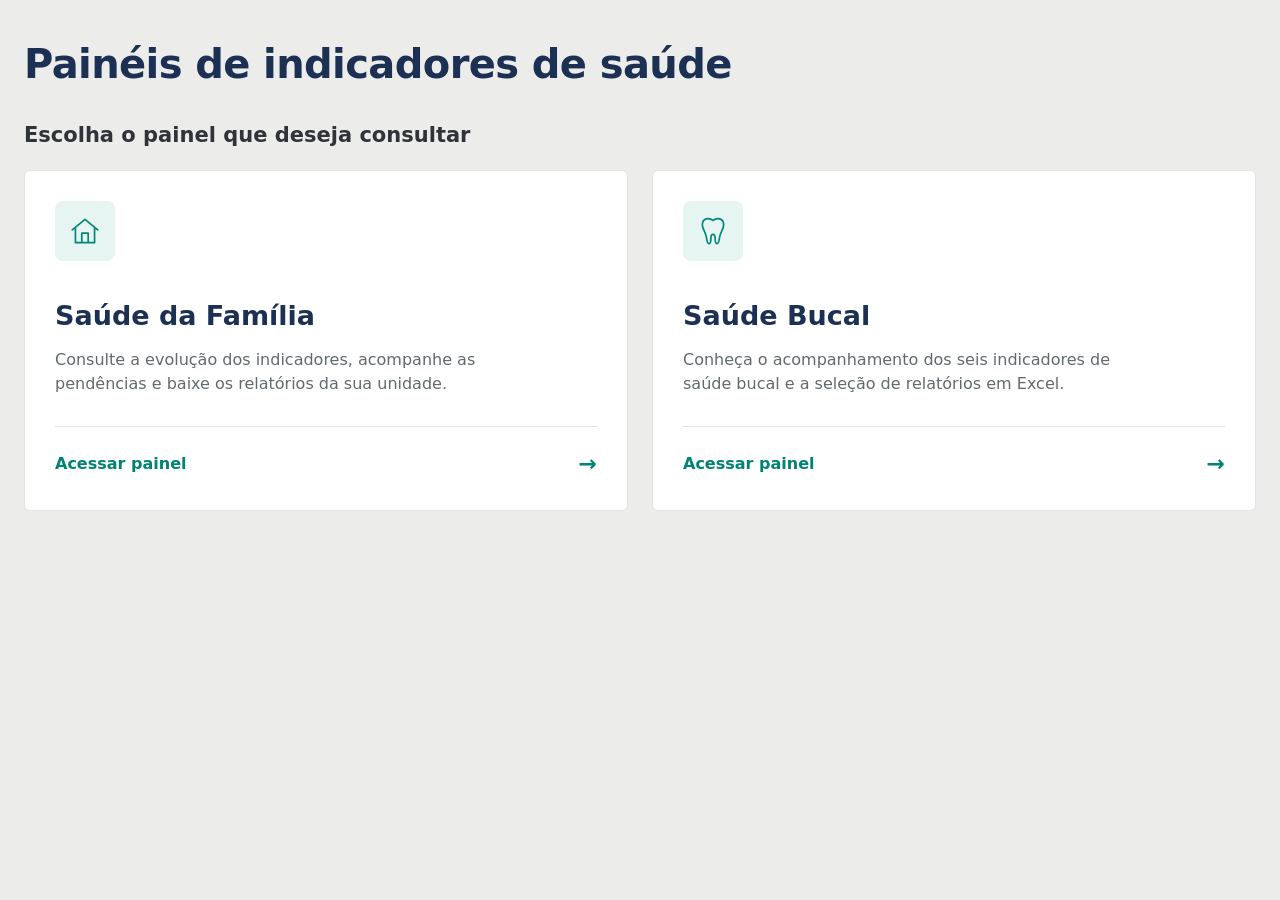
==== index.html @ 7297da4d "Add files via upload" ====
<!doctype html><html lang="pt-BR"><head><meta charset="utf-8"><meta name="viewport" content="width=device-width, initial-scale=1"><meta name="robots" content="noindex, nofollow"><title>Painéis de saúde | SEMUS Blumenau</title><link rel="icon" href="assets/brasao.png"><link rel="stylesheet" href="portal.css"><link rel="stylesheet" href="pronto.css"></head><body><a class="pular" href="#conteudo">Ir para o conteúdo</a><main id="conteudo" class="conteudo inicio"><div class="apresentacao"><h1>Painéis de indicadores de saúde</h1></div><section aria-labelledby="acessos"><h2 id="acessos">Escolha o painel que deseja consultar</h2><div class="grade-acessos"><a class="card acesso" href="saude-familia.html"><span class="icone"><svg viewBox="0 0 32 32" aria-hidden="true"><path d="m4 15 12-10 12 10M7 13v14h18V13M13 27v-9h6v9"/></svg></span><h3>Saúde da Família</h3><p>Consulte a evolução dos indicadores, acompanhe as pendências e baixe os relatórios da sua unidade.</p><span class="abrir">Acessar painel <span aria-hidden="true">→</span></span></a><a class="card acesso" href="saude-bucal.html"><span class="icone"><svg viewBox="0 0 32 32" aria-hidden="true"><path d="M16 6c-4-3-10-2-10 4 0 5 3 6 4 13 1 7 4 6 4 0 0-5 4-5 4 0 0 6 3 7 4 0 1-7 4-8 4-13 0-6-6-7-10-4Z"/></svg></span><h3>Saúde Bucal</h3><p>Conheça o acompanhamento dos seis indicadores de saúde bucal e a seleção de relatórios em Excel.</p><span class="abrir">Acessar painel <span aria-hidden="true">→</span></span></a></div></section></main></body></html>
---- portal.css ----
:root{--azul:#1c3054;--turquesa:#00a58f;--fundo:#ececeb;--texto:#303438;--muted:#62696d;--borda:#e2e5e5;--raio:6px}*{box-sizing:border-box}body{margin:0;background:var(--fundo);color:var(--texto);font-family:"Segoe UI",system-ui,-apple-system,sans-serif;line-height:1.5;min-height:100dvh;display:flex;flex-direction:column}a{color:var(--azul)}button,select{font:inherit}a:focus-visible,button:focus-visible,select:focus-visible{outline:3px solid var(--turquesa);outline-offset:4px}.pular{position:absolute;left:12px;top:-100px;background:white;padding:12px;z-index:10}.pular:focus{top:12px}.cabecalho{background:white;border-bottom:1px solid var(--borda);padding:24px max(24px,calc((100vw - 1180px)/2))}.marca{display:flex;gap:18px;align-items:center}.marca img{object-fit:contain}.nome-projeto{color:var(--azul);font-weight:600;font-size:22px;letter-spacing:.2px;margin:0}.assinatura{color:var(--muted);margin:3px 0 0;font-size:14px}.conteudo{width:min(1180px,calc(100% - 48px));margin:0 auto;padding:30px 0 56px;flex:1}.inicio{padding-top:58px}.apresentacao{max-width:780px;margin-bottom:42px}.sobretitulo{color:#38766e;font-size:12px;letter-spacing:1.5px;font-weight:700;margin:0 0 12px}h1{font-size:clamp(28px,3.5vw,40px);line-height:1.2;color:var(--azul);font-weight:600;letter-spacing:-.6px;margin:0 0 16px}h2{font-size:21px;font-weight:600;margin:0 0 18px}h3{color:var(--azul);font-weight:600}.descricao{font-size:18px;line-height:1.7;color:var(--muted);max-width:760px;margin:0}.grade-acessos{display:grid;grid-template-columns:1fr 1fr;gap:24px}.card{background:white;border:1px solid var(--borda);border-radius:var(--raio)}.acesso{position:relative;padding:30px;text-decoration:none;display:flex;flex-direction:column;align-items:flex-start;transition:box-shadow .15s,border-color .15s}.acesso:hover{border-color:var(--turquesa);box-shadow:0 5px 18px #1c30540d}.icone{display:grid;place-items:center;background:#e6f5f1;color:#008777;border-radius:8px;width:60px;height:60px;margin-bottom:26px}.icone svg{width:34px;height:34px;fill:none;stroke:currentColor;stroke-width:1.6;stroke-linecap:round;stroke-linejoin:round}.etiqueta{font-size:11px;color:var(--muted);letter-spacing:1px;font-weight:600}.acesso h3{font-size:27px;margin:9px 0 12px}.acesso p{color:var(--muted);margin:0 0 30px;max-width:440px}.abrir{display:flex;align-items:center;justify-content:space-between;width:100%;color:#008373;font-weight:600;margin-top:auto;border-top:1px solid var(--borda);padding-top:20px}.abrir span{font-size:22px}.nota{margin-top:28px;color:var(--muted);font-size:14px}.rodape{background:white;border-top:1px solid var(--borda);padding:20px 24px;text-align:center;color:var(--muted);font-size:12px}.rodape span{padding:0 8px}.voltar{display:flex;gap:18px;font-size:14px;margin-bottom:32px}.voltar a{text-decoration:none}.voltar span{color:var(--muted)}.titulo-pagina{margin-bottom:24px}.aviso{border:1px solid #efd3a5;background:#fff5e6;border-left:4px solid #da8a1b;padding:16px 20px;border-radius:var(--raio);margin-bottom:32px;color:#78521b}.aviso p{margin:4px 0 0;font-size:14px}.apoio{color:var(--muted);font-size:14px;margin:-8px 0 22px}.grade-indicadores{display:grid;grid-template-columns:repeat(3,1fr);gap:16px}.indicador-card{text-align:left;padding:22px;cursor:pointer;display:flex;flex-direction:column;align-items:flex-start}.indicador-card:hover,.indicador-card[aria-pressed="true"]{border-color:var(--turquesa);box-shadow:inset 0 3px var(--turquesa)}.codigo{color:#008373;background:#e6f5f1;padding:3px 10px;border-radius:4px;font-weight:700;font-size:14px}.indicador-card h3{font-size:19px;line-height:1.4;margin:14px 0;flex:1}.acao{font-size:12px;color:var(--muted)}.escolher{margin-top:16px;font-size:13px;color:#008373}.downloads{margin-top:32px;padding:26px}.barra{display:flex;flex-wrap:wrap;align-items:flex-end;gap:14px}.campo-filtro{flex:1 1 260px;display:flex;flex-direction:column;gap:7px;font-size:13px;font-weight:600;color:var(--azul);min-width:0}.campo-filtro select{width:100%;min-width:0;height:44px;padding:0 10px;border:1px solid #bcc8cc;border-radius:4px;background:white;font-size:14px;color:var(--texto)}.acao-fixa{display:flex;flex-direction:column;gap:7px;font-size:13px;color:var(--muted)}.acao-fixa span{height:44px;display:flex;align-items:center;padding:0 14px;background:#f0f5f4;border-radius:4px}.botao{min-height:44px;padding:10px 18px;background:#008b7a;border:1px solid #008b7a;border-radius:4px;color:white;font-size:14px;font-weight:600;cursor:pointer}.botao:disabled{opacity:.5;cursor:default}#download-status{color:var(--muted);font-size:13px;margin:16px 0 0}.secao-painel{margin-top:36px}.quadro-painel{overflow:hidden;height:740px}.quadro-painel iframe{width:100%;height:100%;border:0}select[hidden]{display:none}@media(max-width:760px){.cabecalho{padding:18px 20px}.nome-projeto{font-size:17px}.assinatura{font-size:12px}.marca{gap:12px}.marca img{width:48px;height:48px}.conteudo{width:calc(100% - 32px);padding-top:26px}.grade-acessos{grid-template-columns:1fr}.grade-indicadores{grid-template-columns:repeat(2,1fr)}.acesso{padding:24px}.descricao{font-size:16px}.downloads{padding:20px}.quadro-painel{height:600px}}@media(max-width:420px){.grade-indicadores{grid-template-columns:1fr}.rodape span{display:block;font-size:0;height:5px}.botao{width:100%}}

/* Navegação evidente e recorte do rodapé do Power BI, como no painel original. */
.voltar{align-items:center;flex-wrap:wrap;gap:16px}
.voltar a{display:inline-flex;align-items:center;min-height:44px;padding:10px 18px;background:var(--azul);color:white;font-weight:600;border:1px solid var(--azul);border-radius:4px}
.voltar a:hover{background:#2b466e}
.quadro-painel{position:relative;isolation:isolate}
.quadro-painel iframe{position:absolute;left:0;top:0;width:100%;height:calc(100% + 40px);border:0;display:block}
.inicio .apresentacao{margin-bottom:32px}
.inicio .apresentacao h1{margin-bottom:0}
.downloads{margin-top:24px}
.acesso{cursor:pointer}
.barra .campo-filtro{flex-basis:200px}
---- pronto.css ----
/* Portal dentro do bloco de 1590 x 1090 do PRONTO.
   O tamanho do iframe externo é definido pelo PRONTO (ver LEIA-ME).

   Páginas de painel (body.dashboard): NÃO têm rolagem. O painel do Power BI
   ocupa o maior retângulo que comporta a página publicada (1920 x 1860).
   O embed padrão 600 x 373,5 não define a proporção da página do relatório. */

/* Recorte conservador do rodapé atual, incluindo seus botões de compartilhamento.
   A altura do exemplo gerado não determina a altura dos controles atuais. */
:root{--pbi-rodape:84px}

html{height:100%;overflow:hidden}
body{width:100%;max-width:1590px;height:100dvh;min-height:0;margin:0 auto;overflow:hidden}
.cabecalho{flex:0 0 auto;padding:12px 24px}
.marca{gap:14px}
.marca img{width:54px;height:52px}
.nome-projeto{font-size:21px}
.assinatura{font-size:13px}
.rodape{flex:0 0 auto;padding:10px 20px;line-height:20px}
.conteudo{width:calc(100% - 48px);max-width:none;min-height:0;overflow:auto;padding:20px 0;margin:0 auto}
.inicio{padding-top:40px}

/* ---------- Painéis: tela única, sem rolagem ---------- */

/* Linha 1: Excel centralizado; retorno posicionado sem deslocar o bloco.
   Linha 2: painel (ocupa o restante). */
.dashboard .conteudo{
  position:relative;
  display:grid;
  grid-template-columns:42px minmax(0,1fr);
  grid-template-rows:auto minmax(0,1fr);
  align-items:center;
  gap:10px 20px;
  padding:12px 0;
  overflow:hidden;
}
.dashboard .voltar{position:static;align-self:start;margin:0}
.dashboard .voltar a{width:42px;height:142px;min-height:142px;padding:0;justify-content:center;font-size:27px;line-height:1}
.dashboard .voltar a span{color:inherit}
.dashboard .titulo-pagina{margin:0}
.dashboard h1{font-size:24px;line-height:1.2;margin:0;white-space:nowrap}

/* Textos de apoio ocultos só visualmente: leitores de tela continuam lendo. */
.dashboard .titulo-pagina .sobretitulo,
.dashboard .titulo-pagina .descricao,
.dashboard .secao-painel>h2{
  position:absolute;width:1px;height:1px;overflow:hidden;
  clip:rect(0 0 0 0);white-space:nowrap;
}

/* Bloco de Excel compacto */
.dashboard .downloads{position:relative;width:100%;min-width:0;max-width:none;justify-self:stretch;margin:0;padding:10px 16px}
.dashboard .downloads>div:first-child{position:static;width:auto;height:auto;overflow:visible;clip:auto;white-space:normal}
.dashboard .downloads h2{margin:0 0 8px;font-size:17px;text-align:center;line-height:1.4}
.dashboard .barra{gap:12px}
.dashboard .barra .campo-filtro{flex-basis:170px;gap:4px}
.dashboard .campo-filtro select,.dashboard .acao-fixa span{height:40px}
.dashboard .botao{min-height:40px;padding:8px 18px}
.dashboard #download-status{margin:6px 0 0;line-height:1.4}

/* Página publicada: 1920 x 1860, observada no DOM do relatório.
   Reserva 8 px de margem, além do rodapé e zoom recortados.
   Assim o Fit to width publicado cabe também na altura disponível. */
.dashboard .secao-painel{
  grid-column:1 / -1;
  align-self:stretch;
  container-type:size;
  display:grid;
  place-items:center;
  min-height:0;
  margin:0;
}
.dashboard .quadro-painel{
  position:relative;
  isolation:isolate;
  overflow:hidden;
  width:100%;
  height:100%;
  margin:0 auto;
  border:0;
  box-shadow:none;
  background:transparent;
}
.dashboard .quadro-painel iframe{
  position:absolute;
  left:0;
  top:0;
  bottom:auto;
  right:auto;
  align-self:start;
  justify-self:start;
  display:block;
  width:100%;
  height:calc(100% + var(--pbi-rodape));
  margin:0;
  border:0;
}

/* O bloco Excel ocupa o restante da primeira linha, após o retorno e o gap. */

/* Celulares: conserva a proporção real; só a área central do portal rola. */
@media(max-width:759px){
  .cabecalho{padding:12px 16px}
  .nome-projeto{font-size:17px}
  .assinatura{font-size:12px}
  .conteudo{width:calc(100% - 32px)}
  .rodape{font-size:11px;padding:8px 12px}

  .dashboard .conteudo{display:block;overflow:auto;padding:16px 0}
  .dashboard .voltar{position:static}
  .dashboard .downloads{width:100%}
  .dashboard .voltar,
  .dashboard .titulo-pagina,
  .dashboard .downloads{margin-bottom:16px}
  .dashboard h1{font-size:22px;white-space:normal}
  .dashboard .secao-painel{container-type:normal;display:block}
  .dashboard .quadro-painel{width:100%;height:100%;min-height:600px;aspect-ratio:auto}
}
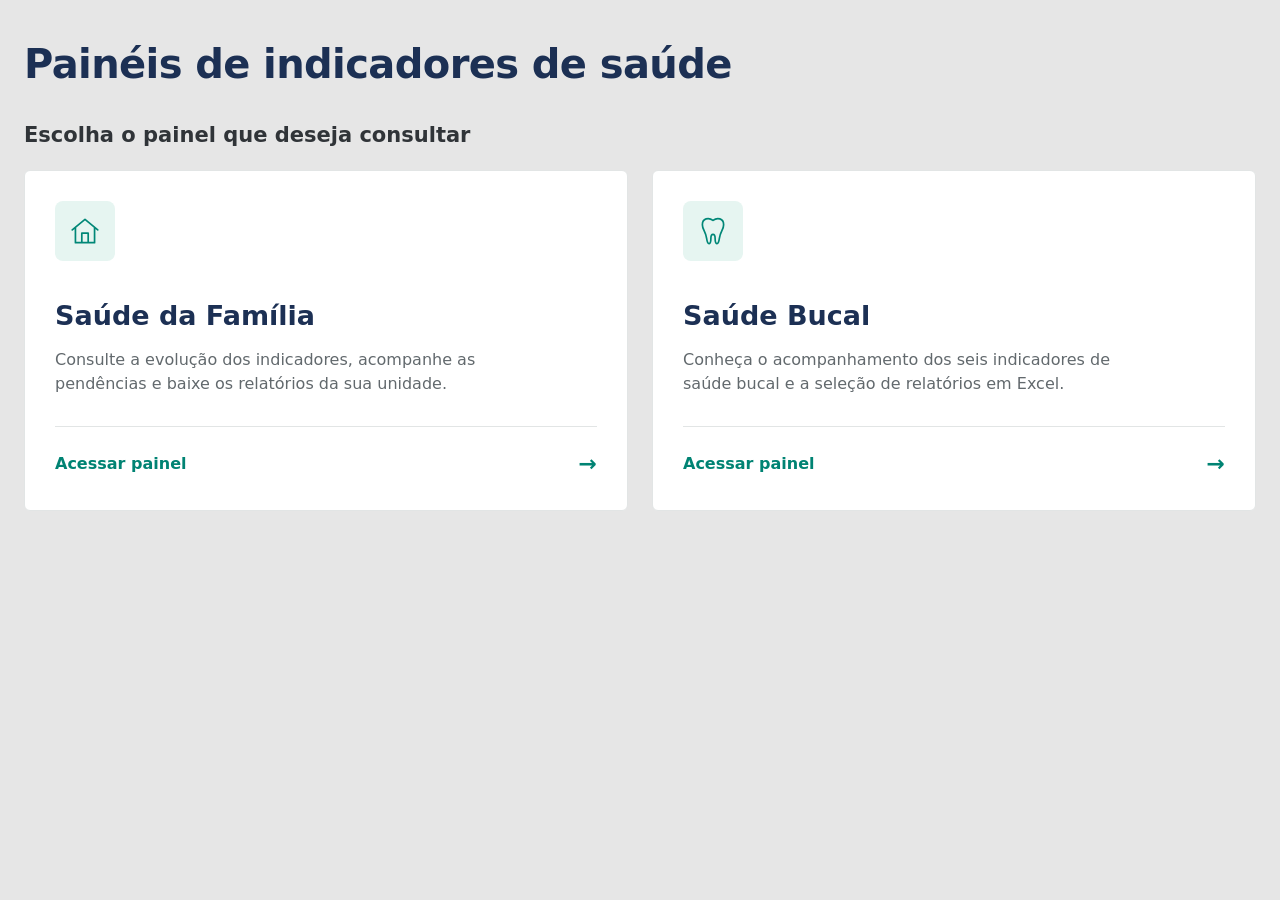
==== commit cb62f850: "WIP: página de usuários" ====
--- a/index.html
+++ b/index.html
@@ -1 +1,41 @@
-<!doctype html><html lang="pt-BR"><head><meta charset="utf-8"><meta name="viewport" content="width=device-width, initial-scale=1"><meta name="robots" content="noindex, nofollow"><title>Painéis de saúde | SEMUS Blumenau</title><link rel="icon" href="assets/brasao.png"><link rel="stylesheet" href="portal.css"><link rel="stylesheet" href="pronto.css"></head><body><a class="pular" href="#conteudo">Ir para o conteúdo</a><main id="conteudo" class="conteudo inicio"><div class="apresentacao"><h1>Painéis de indicadores de saúde</h1></div><section aria-labelledby="acessos"><h2 id="acessos">Escolha o painel que deseja consultar</h2><div class="grade-acessos"><a class="card acesso" href="saude-familia.html"><span class="icone"><svg viewBox="0 0 32 32" aria-hidden="true"><path d="m4 15 12-10 12 10M7 13v14h18V13M13 27v-9h6v9"/></svg></span><h3>Saúde da Família</h3><p>Consulte a evolução dos indicadores, acompanhe as pendências e baixe os relatórios da sua unidade.</p><span class="abrir">Acessar painel <span aria-hidden="true">→</span></span></a><a class="card acesso" href="saude-bucal.html"><span class="icone"><svg viewBox="0 0 32 32" aria-hidden="true"><path d="M16 6c-4-3-10-2-10 4 0 5 3 6 4 13 1 7 4 6 4 0 0-5 4-5 4 0 0 6 3 7 4 0 1-7 4-8 4-13 0-6-6-7-10-4Z"/></svg></span><h3>Saúde Bucal</h3><p>Conheça o acompanhamento dos seis indicadores de saúde bucal e a seleção de relatórios em Excel.</p><span class="abrir">Acessar painel <span aria-hidden="true">→</span></span></a></div></section></main></body></html>+<!doctype html>
+<html lang="pt-BR">
+
+<head>
+    <meta charset="utf-8">
+    <meta name="viewport" content="width=device-width, initial-scale=1">
+    <meta name="robots" content="noindex, nofollow">
+    <title>Painéis de saúde | SEMUS Blumenau</title>
+    <link rel="icon" href="assets/brasao.png">
+    <link rel="stylesheet" href="portal.css">
+    <link rel="stylesheet" href="pronto.css">
+</head>
+
+<body><a class="pular" href="#conteudo">Ir para o conteúdo</a>
+    <main id="conteudo" class="conteudo inicio">
+        <div class="apresentacao">
+            <h1>Painéis de indicadores de saúde</h1>
+        </div>
+        <section aria-labelledby="acessos">
+            <h2 id="acessos">Escolha o painel que deseja consultar</h2>
+            <div class="grade-acessos"><a class="card acesso" href="saude-familia.html"><span class="icone"><svg
+                            viewBox="0 0 32 32" aria-hidden="true">
+                            <path d="m4 15 12-10 12 10M7 13v14h18V13M13 27v-9h6v9" />
+                        </svg></span>
+                    <h3>Saúde da Família</h3>
+                    <p>Consulte a evolução dos indicadores, acompanhe as pendências e baixe os relatórios da sua
+                        unidade.</p><span class="abrir">Acessar painel <span aria-hidden="true">→</span></span>
+                </a><a class="card acesso" href="saude-bucal.html"><span class="icone"><svg viewBox="0 0 32 32"
+                            aria-hidden="true">
+                            <path
+                                d="M16 6c-4-3-10-2-10 4 0 5 3 6 4 13 1 7 4 6 4 0 0-5 4-5 4 0 0 6 3 7 4 0 1-7 4-8 4-13 0-6-6-7-10-4Z" />
+                        </svg></span>
+                    <h3>Saúde Bucal</h3>
+                    <p>Conheça o acompanhamento dos seis indicadores de saúde bucal e a seleção de relatórios em Excel.
+                    </p><span class="abrir">Acessar painel <span aria-hidden="true">→</span></span>
+                </a></div>
+        </section>
+    </main>
+</body>
+
+</html>
--- a/portal.css
+++ b/portal.css
@@ -1,4 +1,4 @@
-:root{--azul:#1c3054;--turquesa:#00a58f;--fundo:#ececeb;--texto:#303438;--muted:#62696d;--borda:#e2e5e5;--raio:6px}*{box-sizing:border-box}body{margin:0;background:var(--fundo);color:var(--texto);font-family:"Segoe UI",system-ui,-apple-system,sans-serif;line-height:1.5;min-height:100dvh;display:flex;flex-direction:column}a{color:var(--azul)}button,select{font:inherit}a:focus-visible,button:focus-visible,select:focus-visible{outline:3px solid var(--turquesa);outline-offset:4px}.pular{position:absolute;left:12px;top:-100px;background:white;padding:12px;z-index:10}.pular:focus{top:12px}.cabecalho{background:white;border-bottom:1px solid var(--borda);padding:24px max(24px,calc((100vw - 1180px)/2))}.marca{display:flex;gap:18px;align-items:center}.marca img{object-fit:contain}.nome-projeto{color:var(--azul);font-weight:600;font-size:22px;letter-spacing:.2px;margin:0}.assinatura{color:var(--muted);margin:3px 0 0;font-size:14px}.conteudo{width:min(1180px,calc(100% - 48px));margin:0 auto;padding:30px 0 56px;flex:1}.inicio{padding-top:58px}.apresentacao{max-width:780px;margin-bottom:42px}.sobretitulo{color:#38766e;font-size:12px;letter-spacing:1.5px;font-weight:700;margin:0 0 12px}h1{font-size:clamp(28px,3.5vw,40px);line-height:1.2;color:var(--azul);font-weight:600;letter-spacing:-.6px;margin:0 0 16px}h2{font-size:21px;font-weight:600;margin:0 0 18px}h3{color:var(--azul);font-weight:600}.descricao{font-size:18px;line-height:1.7;color:var(--muted);max-width:760px;margin:0}.grade-acessos{display:grid;grid-template-columns:1fr 1fr;gap:24px}.card{background:white;border:1px solid var(--borda);border-radius:var(--raio)}.acesso{position:relative;padding:30px;text-decoration:none;display:flex;flex-direction:column;align-items:flex-start;transition:box-shadow .15s,border-color .15s}.acesso:hover{border-color:var(--turquesa);box-shadow:0 5px 18px #1c30540d}.icone{display:grid;place-items:center;background:#e6f5f1;color:#008777;border-radius:8px;width:60px;height:60px;margin-bottom:26px}.icone svg{width:34px;height:34px;fill:none;stroke:currentColor;stroke-width:1.6;stroke-linecap:round;stroke-linejoin:round}.etiqueta{font-size:11px;color:var(--muted);letter-spacing:1px;font-weight:600}.acesso h3{font-size:27px;margin:9px 0 12px}.acesso p{color:var(--muted);margin:0 0 30px;max-width:440px}.abrir{display:flex;align-items:center;justify-content:space-between;width:100%;color:#008373;font-weight:600;margin-top:auto;border-top:1px solid var(--borda);padding-top:20px}.abrir span{font-size:22px}.nota{margin-top:28px;color:var(--muted);font-size:14px}.rodape{background:white;border-top:1px solid var(--borda);padding:20px 24px;text-align:center;color:var(--muted);font-size:12px}.rodape span{padding:0 8px}.voltar{display:flex;gap:18px;font-size:14px;margin-bottom:32px}.voltar a{text-decoration:none}.voltar span{color:var(--muted)}.titulo-pagina{margin-bottom:24px}.aviso{border:1px solid #efd3a5;background:#fff5e6;border-left:4px solid #da8a1b;padding:16px 20px;border-radius:var(--raio);margin-bottom:32px;color:#78521b}.aviso p{margin:4px 0 0;font-size:14px}.apoio{color:var(--muted);font-size:14px;margin:-8px 0 22px}.grade-indicadores{display:grid;grid-template-columns:repeat(3,1fr);gap:16px}.indicador-card{text-align:left;padding:22px;cursor:pointer;display:flex;flex-direction:column;align-items:flex-start}.indicador-card:hover,.indicador-card[aria-pressed="true"]{border-color:var(--turquesa);box-shadow:inset 0 3px var(--turquesa)}.codigo{color:#008373;background:#e6f5f1;padding:3px 10px;border-radius:4px;font-weight:700;font-size:14px}.indicador-card h3{font-size:19px;line-height:1.4;margin:14px 0;flex:1}.acao{font-size:12px;color:var(--muted)}.escolher{margin-top:16px;font-size:13px;color:#008373}.downloads{margin-top:32px;padding:26px}.barra{display:flex;flex-wrap:wrap;align-items:flex-end;gap:14px}.campo-filtro{flex:1 1 260px;display:flex;flex-direction:column;gap:7px;font-size:13px;font-weight:600;color:var(--azul);min-width:0}.campo-filtro select{width:100%;min-width:0;height:44px;padding:0 10px;border:1px solid #bcc8cc;border-radius:4px;background:white;font-size:14px;color:var(--texto)}.acao-fixa{display:flex;flex-direction:column;gap:7px;font-size:13px;color:var(--muted)}.acao-fixa span{height:44px;display:flex;align-items:center;padding:0 14px;background:#f0f5f4;border-radius:4px}.botao{min-height:44px;padding:10px 18px;background:#008b7a;border:1px solid #008b7a;border-radius:4px;color:white;font-size:14px;font-weight:600;cursor:pointer}.botao:disabled{opacity:.5;cursor:default}#download-status{color:var(--muted);font-size:13px;margin:16px 0 0}.secao-painel{margin-top:36px}.quadro-painel{overflow:hidden;height:740px}.quadro-painel iframe{width:100%;height:100%;border:0}select[hidden]{display:none}@media(max-width:760px){.cabecalho{padding:18px 20px}.nome-projeto{font-size:17px}.assinatura{font-size:12px}.marca{gap:12px}.marca img{width:48px;height:48px}.conteudo{width:calc(100% - 32px);padding-top:26px}.grade-acessos{grid-template-columns:1fr}.grade-indicadores{grid-template-columns:repeat(2,1fr)}.acesso{padding:24px}.descricao{font-size:16px}.downloads{padding:20px}.quadro-painel{height:600px}}@media(max-width:420px){.grade-indicadores{grid-template-columns:1fr}.rodape span{display:block;font-size:0;height:5px}.botao{width:100%}}
+:root{--azul:#1c3054;--turquesa:#00a58f;--fundo:#e6e6e6;--texto:#303438;--muted:#62696d;--borda:#e2e5e5;--raio:6px}*{box-sizing:border-box}body{margin:0;background:var(--fundo);color:var(--texto);font-family:"Segoe UI",system-ui,-apple-system,sans-serif;line-height:1.5;min-height:100dvh;display:flex;flex-direction:column}a{color:var(--azul)}button,select{font:inherit}a:focus-visible,button:focus-visible,select:focus-visible{outline:3px solid var(--turquesa);outline-offset:4px}.pular{position:absolute;left:12px;top:-100px;background:white;padding:12px;z-index:10}.pular:focus{top:12px}.cabecalho{background:white;border-bottom:1px solid var(--borda);padding:24px max(24px,calc((100vw - 1180px)/2))}.marca{display:flex;gap:18px;align-items:center}.marca img{object-fit:contain}.nome-projeto{color:var(--azul);font-weight:600;font-size:22px;letter-spacing:.2px;margin:0}.assinatura{color:var(--muted);margin:3px 0 0;font-size:14px}.conteudo{width:min(1180px,calc(100% - 48px));margin:0 auto;padding:30px 0 56px;flex:1}.inicio{padding-top:58px}.apresentacao{max-width:780px;margin-bottom:42px}.sobretitulo{color:#38766e;font-size:12px;letter-spacing:1.5px;font-weight:700;margin:0 0 12px}h1{font-size:clamp(28px,3.5vw,40px);line-height:1.2;color:var(--azul);font-weight:600;letter-spacing:-.6px;margin:0 0 16px}h2{font-size:21px;font-weight:600;margin:0 0 18px}h3{color:var(--azul);font-weight:600}.descricao{font-size:18px;line-height:1.7;color:var(--muted);max-width:760px;margin:0}.grade-acessos{display:grid;grid-template-columns:1fr 1fr;gap:24px}.card{background:white;border:1px solid var(--borda);border-radius:var(--raio)}.acesso{position:relative;padding:30px;text-decoration:none;display:flex;flex-direction:column;align-items:flex-start;transition:box-shadow .15s,border-color .15s}.acesso:hover{border-color:var(--turquesa);box-shadow:0 5px 18px #1c30540d}.icone{display:grid;place-items:center;background:#e6f5f1;color:#008777;border-radius:8px;width:60px;height:60px;margin-bottom:26px}.icone svg{width:34px;height:34px;fill:none;stroke:currentColor;stroke-width:1.6;stroke-linecap:round;stroke-linejoin:round}.etiqueta{font-size:11px;color:var(--muted);letter-spacing:1px;font-weight:600}.acesso h3{font-size:27px;margin:9px 0 12px}.acesso p{color:var(--muted);margin:0 0 30px;max-width:440px}.abrir{display:flex;align-items:center;justify-content:space-between;width:100%;color:#008373;font-weight:600;margin-top:auto;border-top:1px solid var(--borda);padding-top:20px}.abrir span{font-size:22px}.nota{margin-top:28px;color:var(--muted);font-size:14px}.rodape{background:white;border-top:1px solid var(--borda);padding:20px 24px;text-align:center;color:var(--muted);font-size:12px}.rodape span{padding:0 8px}.voltar{display:flex;gap:18px;font-size:14px;margin-bottom:32px}.voltar a{text-decoration:none}.voltar span{color:var(--muted)}.titulo-pagina{margin-bottom:24px}.aviso{border:1px solid #efd3a5;background:#fff5e6;border-left:4px solid #da8a1b;padding:16px 20px;border-radius:var(--raio);margin-bottom:32px;color:#78521b}.aviso p{margin:4px 0 0;font-size:14px}.apoio{color:var(--muted);font-size:14px;margin:-8px 0 22px}.grade-indicadores{display:grid;grid-template-columns:repeat(3,1fr);gap:16px}.indicador-card{text-align:left;padding:22px;cursor:pointer;display:flex;flex-direction:column;align-items:flex-start}.indicador-card:hover,.indicador-card[aria-pressed="true"]{border-color:var(--turquesa);box-shadow:inset 0 3px var(--turquesa)}.codigo{color:#008373;background:#e6f5f1;padding:3px 10px;border-radius:4px;font-weight:700;font-size:14px}.indicador-card h3{font-size:19px;line-height:1.4;margin:14px 0;flex:1}.acao{font-size:12px;color:var(--muted)}.escolher{margin-top:16px;font-size:13px;color:#008373}.downloads{margin-top:32px;padding:26px}.barra{display:flex;flex-wrap:wrap;align-items:flex-end;gap:14px}.campo-filtro{flex:1 1 260px;display:flex;flex-direction:column;gap:7px;font-size:13px;font-weight:600;color:var(--azul);min-width:0}.campo-filtro select{width:100%;min-width:0;height:44px;padding:0 10px;border:1px solid #bcc8cc;border-radius:4px;background:white;font-size:14px;color:var(--texto)}.acao-fixa{display:flex;flex-direction:column;gap:7px;font-size:13px;color:var(--muted)}.acao-fixa span{height:44px;display:flex;align-items:center;padding:0 14px;background:#f0f5f4;border-radius:4px}.botao{min-height:44px;padding:10px 18px;background:#008b7a;border:1px solid #008b7a;border-radius:4px;color:white;font-size:14px;font-weight:600;cursor:pointer}.botao:disabled{opacity:.5;cursor:default}#download-status{color:var(--muted);font-size:13px;margin:16px 0 0}.secao-painel{margin-top:36px}.quadro-painel{overflow:hidden;height:740px}.quadro-painel iframe{width:100%;height:100%;border:0}select[hidden]{display:none}@media(max-width:760px){.cabecalho{padding:18px 20px}.nome-projeto{font-size:17px}.assinatura{font-size:12px}.marca{gap:12px}.marca img{width:48px;height:48px}.conteudo{width:calc(100% - 32px);padding-top:26px}.grade-acessos{grid-template-columns:1fr}.grade-indicadores{grid-template-columns:repeat(2,1fr)}.acesso{padding:24px}.descricao{font-size:16px}.downloads{padding:20px}.quadro-painel{height:600px}}@media(max-width:420px){.grade-indicadores{grid-template-columns:1fr}.rodape span{display:block;font-size:0;height:5px}.botao{width:100%}}
 
 /* Navegação evidente e recorte do rodapé do Power BI, como no painel original. */
 .voltar{align-items:center;flex-wrap:wrap;gap:16px}
--- a/pronto.css
+++ b/pronto.css
@@ -8,6 +8,9 @@
 /* Recorte conservador do rodapé atual, incluindo seus botões de compartilhamento.
    A altura do exemplo gerado não determina a altura dos controles atuais. */
 :root{--pbi-rodape:84px}
+/* Recuo visual dos cards do relatório em relação ao iframe, medido no anexo.
+   Ajusta somente a faixa superior; não muda o tamanho ou a posição do BI. */
+:root{--recuo-conteudo-bi:32px}
 
 html{height:100%;overflow:hidden}
 body{width:100%;max-width:1590px;height:100dvh;min-height:0;margin:0 auto;overflow:hidden}
@@ -31,11 +34,11 @@
   grid-template-rows:auto minmax(0,1fr);
   align-items:center;
   gap:10px 20px;
-  padding:12px 0;
+  padding:12px var(--recuo-conteudo-bi);
   overflow:hidden;
 }
-.dashboard .voltar{position:static;align-self:start;margin:0}
-.dashboard .voltar a{width:42px;height:142px;min-height:142px;padding:0;justify-content:center;font-size:27px;line-height:1}
+.dashboard .voltar{position:static;align-self:stretch;margin:0}
+.dashboard .voltar a{width:42px;height:100%;min-height:142px;padding:0;justify-content:center;font-size:27px;line-height:1}
 .dashboard .voltar a span{color:inherit}
 .dashboard .titulo-pagina{margin:0}
 .dashboard h1{font-size:24px;line-height:1.2;margin:0;white-space:nowrap}
@@ -50,6 +53,7 @@
 
 /* Bloco de Excel compacto */
 .dashboard .downloads{position:relative;width:100%;min-width:0;max-width:none;justify-self:stretch;margin:0;padding:10px 16px}
+.dashboard .downloads{align-self:stretch;min-height:142px}
 .dashboard .downloads>div:first-child{position:static;width:auto;height:auto;overflow:visible;clip:auto;white-space:normal}
 .dashboard .downloads h2{margin:0 0 8px;font-size:17px;text-align:center;line-height:1.4}
 .dashboard .barra{gap:12px}
@@ -68,7 +72,8 @@
   display:grid;
   place-items:center;
   min-height:0;
-  margin:0;
+  width:calc(100% + var(--recuo-conteudo-bi) * 2);
+  margin:0 calc(0px - var(--recuo-conteudo-bi));
 }
 .dashboard .quadro-painel{
   position:relative;
@@ -114,5 +119,7 @@
   .dashboard .downloads{margin-bottom:16px}
   .dashboard h1{font-size:22px;white-space:normal}
   .dashboard .secao-painel{container-type:normal;display:block}
+  .dashboard .secao-painel{width:100%;margin:0}
+  .dashboard .voltar a{height:142px}
   .dashboard .quadro-painel{width:100%;height:100%;min-height:600px;aspect-ratio:auto}
 }
